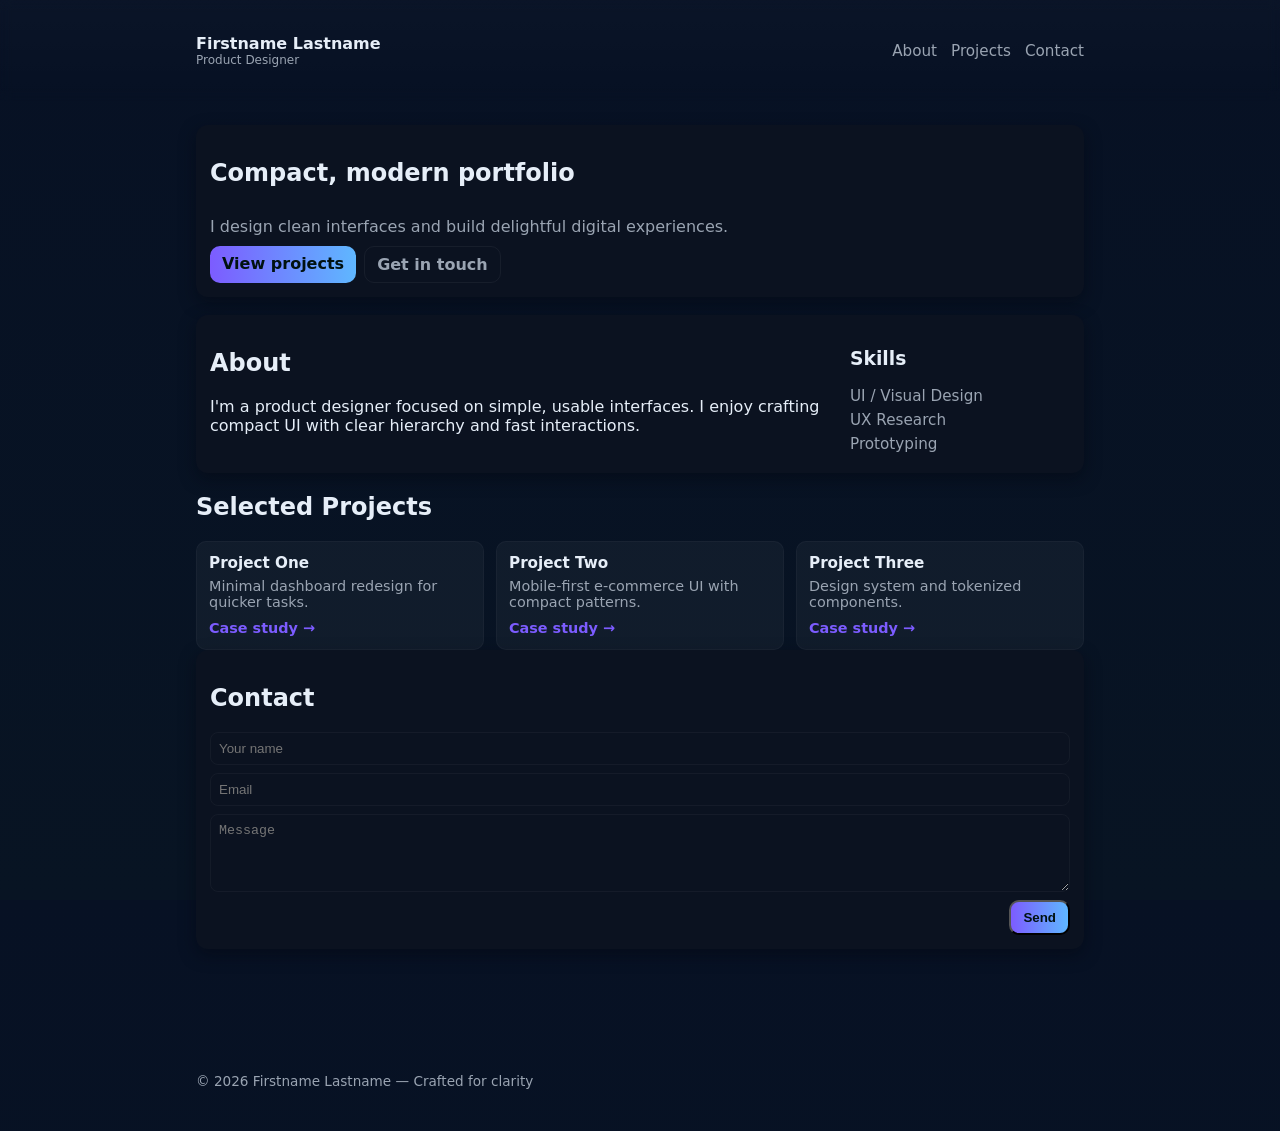
==== index.html @ ebdf4f65 "Add New Page" ====
<!doctype html>
<html lang="en">
  <head>
    <meta charset="utf-8" />
    <meta name="viewport" content="width=device-width,initial-scale=1" />
    <title>Firstname Lastname — Portfolio</title>
    <link rel="stylesheet" href="styles.css" />
  </head>
  <body>
    <header class="site-header">
      <div class="container header-inner">
        <div class="brand">
          <div class="name">Firstname Lastname</div>
          <div class="role">Product Designer</div>
        </div>
        <nav class="nav">
          <button
            id="navToggle"
            class="nav-toggle"
            aria-label="Toggle navigation"
          >
            ☰
          </button>
          <ul class="nav-list">
            <li><a href="#about">About</a></li>
            <li><a href="#projects">Projects</a></li>
            <li><a href="#contact">Contact</a></li>
          </ul>
        </nav>
      </div>
    </header>

    <main class="container main">
      <section class="hero card compact">
        <h1>Compact, modern portfolio</h1>
        <p class="lead">
          I design clean interfaces and build delightful digital experiences.
        </p>
        <div class="cta-row">
          <a class="btn" href="#projects">View projects</a>
          <a class="btn btn-ghost" href="#contact">Get in touch</a>
        </div>
      </section>

      <section id="about" class="card grid compact">
        <div>
          <h2>About</h2>
          <p>
            I'm a product designer focused on simple, usable interfaces. I enjoy
            crafting compact UI with clear hierarchy and fast interactions.
          </p>
        </div>
        <div>
          <h3>Skills</h3>
          <ul class="skills">
            <li>UI / Visual Design</li>
            <li>UX Research</li>
            <li>Prototyping</li>
          </ul>
        </div>
      </section>

      <section id="projects">
        <h2>Selected Projects</h2>
        <div class="projects-grid">
          <article class="project-card">
            <h3>Project One</h3>
            <p>Minimal dashboard redesign for quicker tasks.</p>
            <a class="link" href="#">Case study →</a>
          </article>
          <article class="project-card">
            <h3>Project Two</h3>
            <p>Mobile-first e-commerce UI with compact patterns.</p>
            <a class="link" href="#">Case study →</a>
          </article>
          <article class="project-card">
            <h3>Project Three</h3>
            <p>Design system and tokenized components.</p>
            <a class="link" href="#">Case study →</a>
          </article>
        </div>
      </section>

      <section id="contact" class="card compact">
        <h2>Contact</h2>
        <form id="contactForm" class="contact-form">
          <input name="name" type="text" placeholder="Your name" required />
          <input name="email" type="email" placeholder="Email" required />
          <textarea name="message" rows="4" placeholder="Message"></textarea>
          <div class="form-row">
            <button class="btn" type="submit">Send</button>
          </div>
        </form>
      </section>
    </main>

    <footer class="site-footer">
      <div class="container">
        <p>© 2026 Firstname Lastname — Crafted for clarity</p>
      </div>
    </footer>

    <script src="script.js" defer></script>
  </body>
</html>
---- styles.css ----
:root {
  --bg: #0f1724;
  --card: #0b1220;
  --muted: #9aa4b2;
  --accent: #7c5cff;
  --glass: rgba(255, 255, 255, 0.04);
  --radius: 12px;
  --max: 920px;
}
* {
  box-sizing: border-box;
}
html,
body {
  height: 100%;
}
body {
  margin: 0;
  font-family:
    Inter,
    ui-sans-serif,
    system-ui,
    -apple-system,
    "Segoe UI",
    Roboto,
    "Helvetica Neue",
    Arial;
  background: linear-gradient(180deg, #071124 0%, #081423 100%);
  color: #e6eef8;
  -webkit-font-smoothing: antialiased;
}
.container {
  max-width: var(--max);
  margin: 24px auto;
  padding: 0 16px;
}
.header-inner {
  display: flex;
  align-items: center;
  justify-content: space-between;
}
.brand .name {
  font-weight: 700;
  font-size: 1rem;
}
.brand .role {
  font-size: 0.75rem;
  color: var(--muted);
}
.site-header {
  backdrop-filter: blur(6px);
  background: linear-gradient(180deg, rgba(255, 255, 255, 0.02), transparent);
  position: sticky;
  top: 0;
  padding: 10px 0;
  z-index: 40;
}
.nav-list {
  display: flex;
  gap: 14px;
  list-style: none;
  margin: 0;
  padding: 0;
}
.nav-list a {
  color: var(--muted);
  text-decoration: none;
  font-size: 0.95rem;
}
.nav-toggle {
  display: none;
  background: none;
  border: 0;
  color: var(--muted);
  font-size: 1.25rem;
}
.main {
  padding-bottom: 40px;
}
.card {
  background: var(--card);
  border-radius: var(--radius);
  padding: 18px;
  margin-bottom: 18px;
  box-shadow: 0 6px 16px rgba(3, 8, 18, 0.5);
}
.compact {
  padding: 14px;
}
.hero {
  display: flex;
  flex-direction: column;
  gap: 10px;
  align-items: flex-start;
}
.hero .lead {
  color: var(--muted);
  margin: 0;
}
.cta-row {
  display: flex;
  gap: 8px;
}
.btn {
  background: linear-gradient(90deg, var(--accent), #5fb7ff);
  color: #011;
  padding: 8px 12px;
  border-radius: 10px;
  text-decoration: none;
  font-weight: 600;
}
.btn-ghost {
  background: transparent;
  border: 1px solid rgba(255, 255, 255, 0.05);
  color: var(--muted);
}
.grid {
  display: grid;
  grid-template-columns: 1fr 220px;
  gap: 16px;
  align-items: start;
}
.skills {
  list-style: none;
  padding: 0;
  margin: 0;
}
.skills li {
  color: var(--muted);
  font-size: 0.95rem;
  margin-bottom: 6px;
}
.projects-grid {
  display: grid;
  grid-template-columns: repeat(3, 1fr);
  gap: 12px;
  margin-top: 12px;
}
.project-card {
  background: var(--glass);
  padding: 12px;
  border-radius: 10px;
  border: 1px solid rgba(255, 255, 255, 0.03);
}
.project-card h3 {
  margin: 0 0 6px 0;
  font-size: 0.95rem;
}
.project-card p {
  margin: 0 0 8px 0;
  color: var(--muted);
  font-size: 0.9rem;
}
.link {
  color: var(--accent);
  text-decoration: none;
  font-weight: 600;
  font-size: 0.9rem;
}
.contact-form {
  display: flex;
  flex-direction: column;
  gap: 8px;
}
.contact-form input,
.contact-form textarea {
  background: transparent;
  border: 1px solid rgba(255, 255, 255, 0.04);
  padding: 8px;
  border-radius: 8px;
  color: inherit;
}
.form-row {
  display: flex;
  justify-content: flex-end;
}
.site-footer {
  color: var(--muted);
  font-size: 0.85rem;
  padding: 18px 0;
}
@media (max-width: 900px) {
  .container {
    margin: 18px auto;
  }
  .grid {
    grid-template-columns: 1fr;
  }
  .projects-grid {
    grid-template-columns: repeat(2, 1fr);
  }
}
@media (max-width: 600px) {
  .nav-list {
    display: none;
  }
  .nav-toggle {
    display: block;
  }
  .projects-grid {
    grid-template-columns: 1fr;
  }
  .btn {
    padding: 8px 10px;
    font-size: 0.95rem;
  }
  .brand .name {
    font-size: 0.95rem;
  }
}
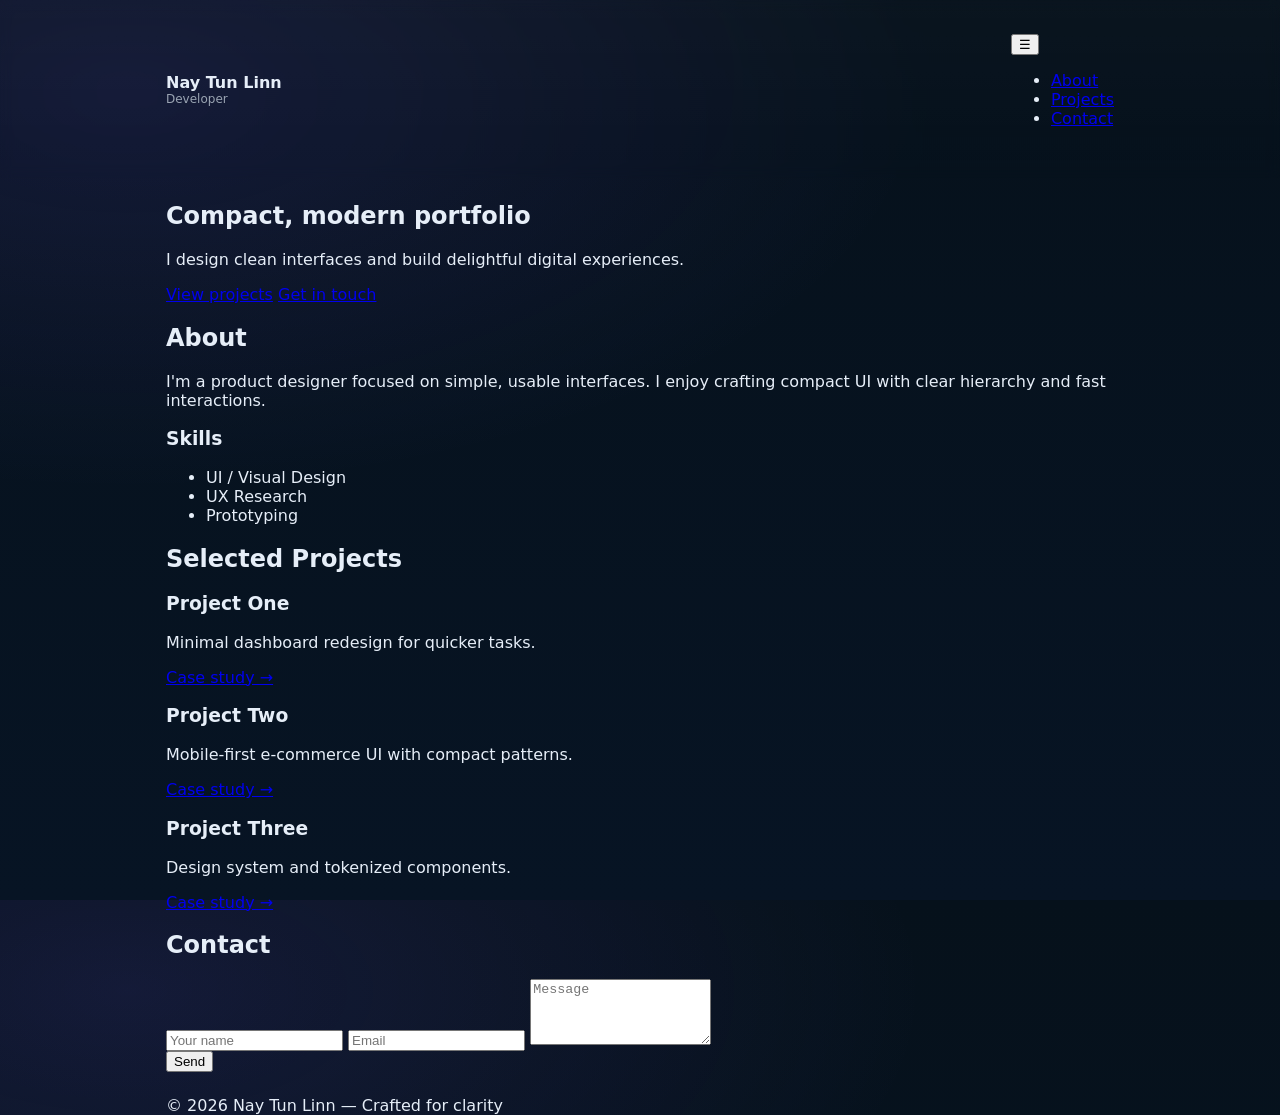
==== commit 7f48b2b8: "update name" ====
--- a/index.html
+++ b/index.html
@@ -3,15 +3,15 @@
   <head>
     <meta charset="utf-8" />
     <meta name="viewport" content="width=device-width,initial-scale=1" />
-    <title>Firstname Lastname — Portfolio</title>
+    <title>Nay Tun Linn — Portfolio</title>
     <link rel="stylesheet" href="styles.css" />
   </head>
   <body>
     <header class="site-header">
       <div class="container header-inner">
         <div class="brand">
-          <div class="name">Firstname Lastname</div>
-          <div class="role">Product Designer</div>
+          <div class="name">Nay Tun Linn</div>
+          <div class="role">Developer</div>
         </div>
         <nav class="nav">
           <button
@@ -96,7 +96,7 @@
 
     <footer class="site-footer">
       <div class="container">
-        <p>© 2026 Firstname Lastname — Crafted for clarity</p>
+        <p>© 2026 Nay Tun Linn — Crafted for clarity</p>
       </div>
     </footer>
 
--- a/styles.css
+++ b/styles.css
@@ -1,11 +1,13 @@
 :root {
-  --bg: #0f1724;
-  --card: #0b1220;
+  --bg: #0b1220;
+  --card: linear-gradient(180deg, rgba(10,14,20,0.85), rgba(6,8,12,0.6));
   --muted: #9aa4b2;
-  --accent: #7c5cff;
+  --accent-1: #7c5cff;
+  --accent-2: #5fb7ff;
   --glass: rgba(255, 255, 255, 0.04);
-  --radius: 12px;
-  --max: 920px;
+  --radius: 14px;
+  --max: 980px;
+  --mx: 0px; --my: 0px; --rx: 0deg; --ry: 0deg;
 }
 * {
   box-sizing: border-box;
@@ -25,7 +27,7 @@
     Roboto,
     "Helvetica Neue",
     Arial;
-  background: linear-gradient(180deg, #071124 0%, #081423 100%);
+  background: radial-gradient(800px 400px at 10% 10%, rgba(124,92,255,0.12), transparent), linear-gradient(180deg,#06111b 0%, #071424 100%);
   color: #e6eef8;
   -webkit-font-smoothing: antialiased;
 }
@@ -54,7 +56,13 @@
   top: 0;
   padding: 10px 0;
   z-index: 40;
-}
+.site-header {
+  backdrop-filter: blur(8px);
+  background: linear-gradient(180deg, rgba(255, 255, 255, 0.02), transparent);
+  position: sticky;
+  top: 0;
+  padding: 12px 0;
+  z-index: 60;
 .nav-list {
   display: flex;
   gap: 14px;
@@ -207,4 +215,13 @@
   .brand .name {
     font-size: 0.95rem;
   }
-}
+  /* mobile nav open state */
+  .nav-list.open {
+    display: block;
+    position: absolute;
+    right: 18px;
+    top: 60px;
+    background: linear-gradient(180deg, rgba(6,8,12,0.95), rgba(6,8,12,0.9));
+    padding: 12px;
+    border-radius: 10px;
+}
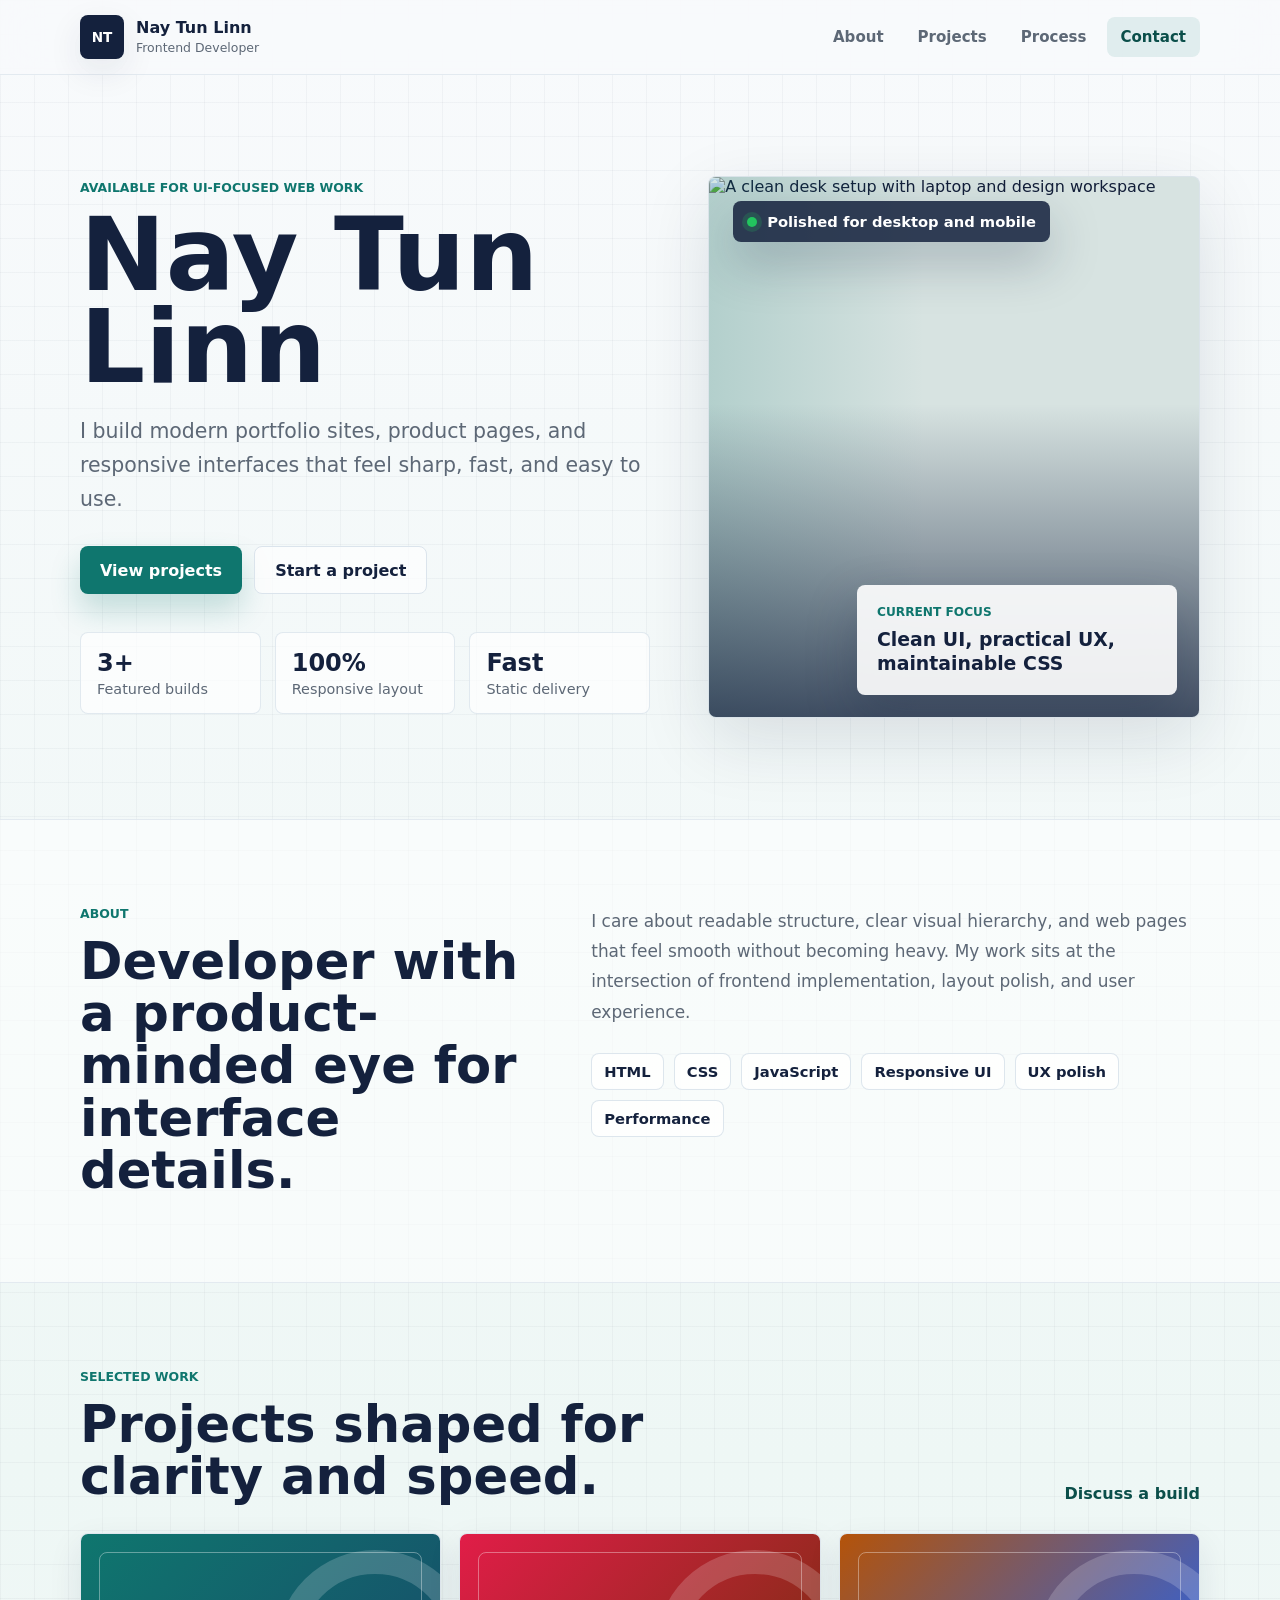
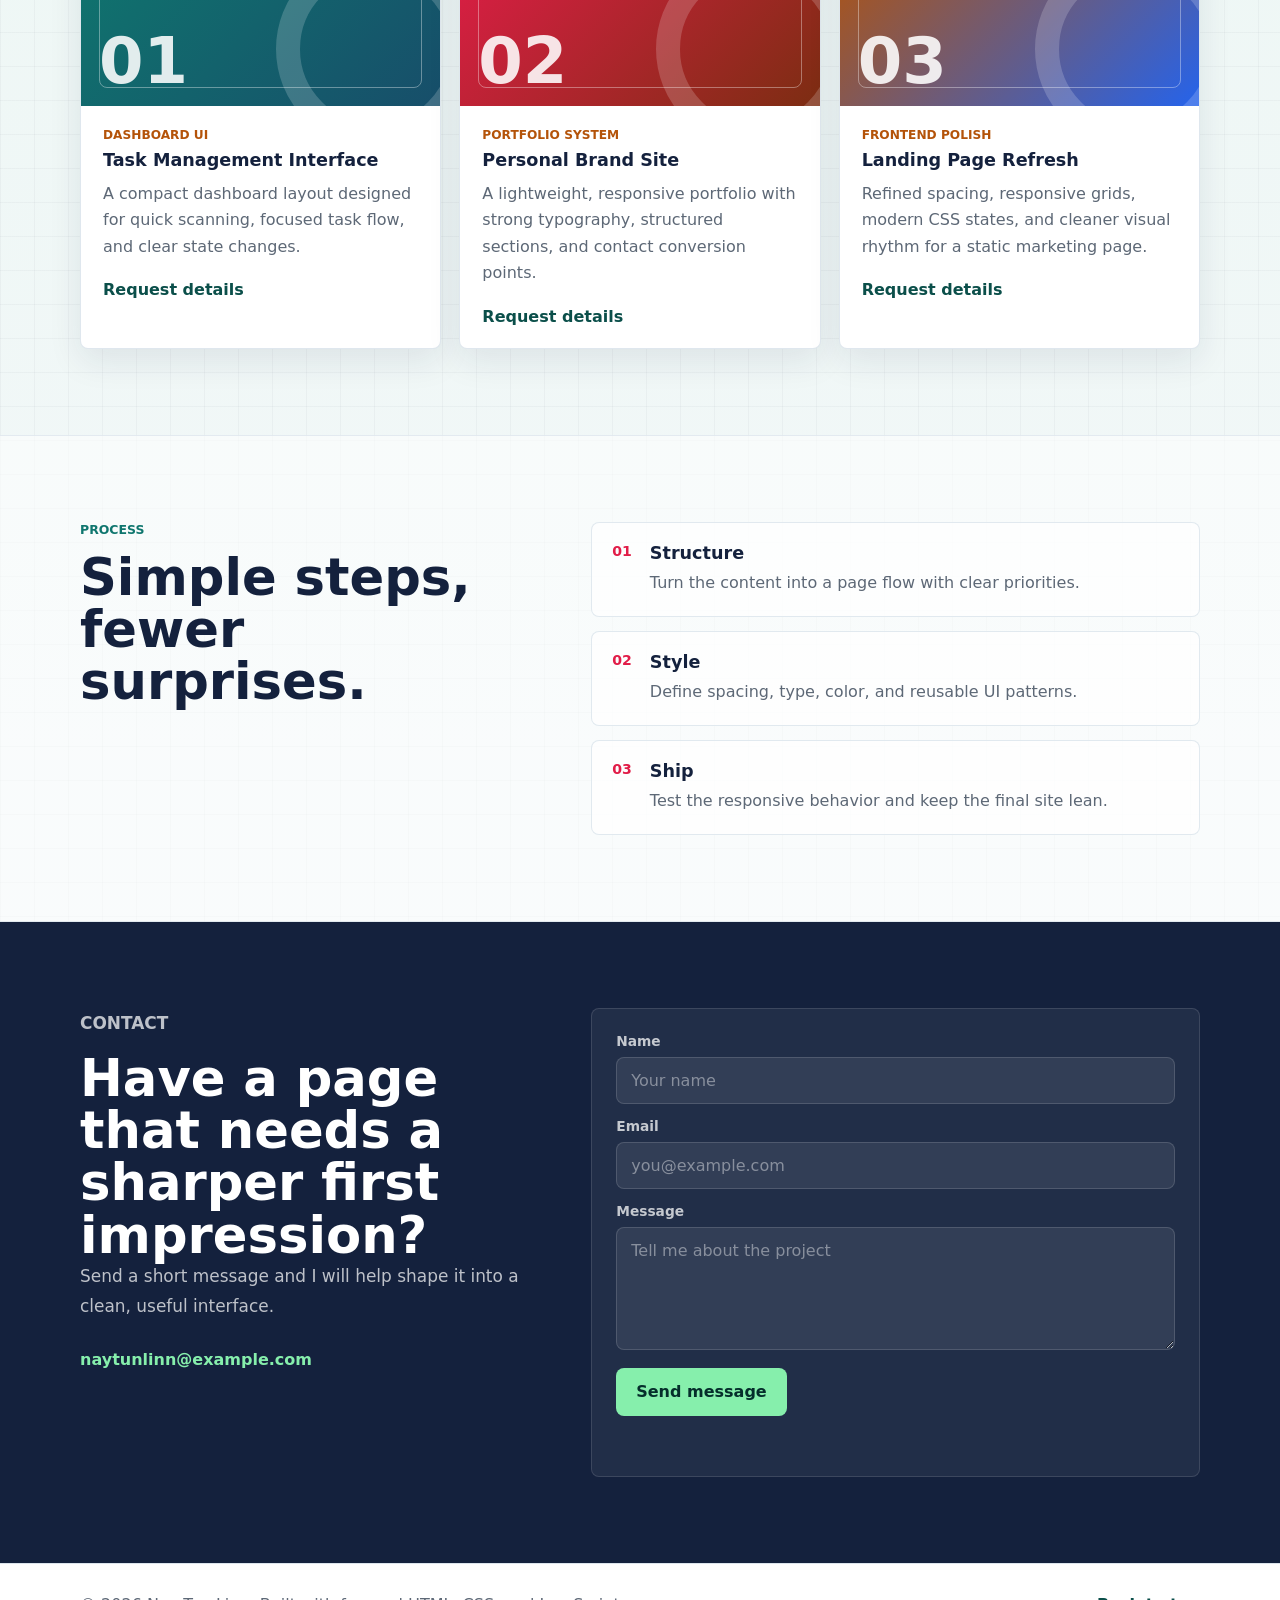
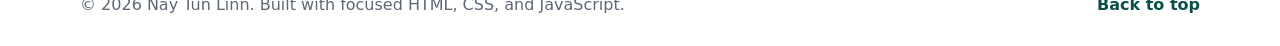
==== commit d194e1c2: "update" ====
--- a/index.html
+++ b/index.html
@@ -2,101 +2,256 @@
 <html lang="en">
   <head>
     <meta charset="utf-8" />
-    <meta name="viewport" content="width=device-width,initial-scale=1" />
-    <title>Nay Tun Linn — Portfolio</title>
+    <meta name="viewport" content="width=device-width, initial-scale=1" />
+    <meta
+      name="description"
+      content="Nay Tun Linn portfolio - developer crafting polished web interfaces and reliable frontend experiences."
+    />
+    <title>Nay Tun Linn | Developer Portfolio</title>
+    <link rel="preconnect" href="https://images.unsplash.com" />
     <link rel="stylesheet" href="styles.css" />
   </head>
   <body>
     <header class="site-header">
       <div class="container header-inner">
-        <div class="brand">
-          <div class="name">Nay Tun Linn</div>
-          <div class="role">Developer</div>
-        </div>
-        <nav class="nav">
+        <a class="brand" href="#top" aria-label="Nay Tun Linn home">
+          <span class="brand-mark">NT</span>
+          <span>
+            <span class="brand-name">Nay Tun Linn</span>
+            <span class="brand-role">Frontend Developer</span>
+          </span>
+        </a>
+
+        <nav class="nav" aria-label="Primary navigation">
           <button
             id="navToggle"
             class="nav-toggle"
+            type="button"
             aria-label="Toggle navigation"
+            aria-expanded="false"
           >
-            ☰
+            <span></span>
+            <span></span>
+            <span></span>
           </button>
-          <ul class="nav-list">
+          <ul class="nav-list" id="navList">
             <li><a href="#about">About</a></li>
             <li><a href="#projects">Projects</a></li>
+            <li><a href="#process">Process</a></li>
             <li><a href="#contact">Contact</a></li>
           </ul>
         </nav>
       </div>
     </header>
 
-    <main class="container main">
-      <section class="hero card compact">
-        <h1>Compact, modern portfolio</h1>
-        <p class="lead">
-          I design clean interfaces and build delightful digital experiences.
-        </p>
-        <div class="cta-row">
-          <a class="btn" href="#projects">View projects</a>
-          <a class="btn btn-ghost" href="#contact">Get in touch</a>
-        </div>
-      </section>
-
-      <section id="about" class="card grid compact">
-        <div>
-          <h2>About</h2>
-          <p>
-            I'm a product designer focused on simple, usable interfaces. I enjoy
-            crafting compact UI with clear hierarchy and fast interactions.
-          </p>
-        </div>
-        <div>
-          <h3>Skills</h3>
-          <ul class="skills">
-            <li>UI / Visual Design</li>
-            <li>UX Research</li>
-            <li>Prototyping</li>
-          </ul>
-        </div>
-      </section>
-
-      <section id="projects">
-        <h2>Selected Projects</h2>
-        <div class="projects-grid">
-          <article class="project-card">
-            <h3>Project One</h3>
-            <p>Minimal dashboard redesign for quicker tasks.</p>
-            <a class="link" href="#">Case study →</a>
-          </article>
-          <article class="project-card">
-            <h3>Project Two</h3>
-            <p>Mobile-first e-commerce UI with compact patterns.</p>
-            <a class="link" href="#">Case study →</a>
-          </article>
-          <article class="project-card">
-            <h3>Project Three</h3>
-            <p>Design system and tokenized components.</p>
-            <a class="link" href="#">Case study →</a>
-          </article>
-        </div>
-      </section>
-
-      <section id="contact" class="card compact">
-        <h2>Contact</h2>
-        <form id="contactForm" class="contact-form">
-          <input name="name" type="text" placeholder="Your name" required />
-          <input name="email" type="email" placeholder="Email" required />
-          <textarea name="message" rows="4" placeholder="Message"></textarea>
-          <div class="form-row">
-            <button class="btn" type="submit">Send</button>
-          </div>
-        </form>
+    <main id="top">
+      <section class="hero section">
+        <div class="container hero-grid">
+          <div class="hero-copy reveal">
+            <p class="eyebrow">Available for UI-focused web work</p>
+            <h1>Nay Tun Linn</h1>
+            <p class="hero-lead">
+              I build modern portfolio sites, product pages, and responsive
+              interfaces that feel sharp, fast, and easy to use.
+            </p>
+
+            <div class="hero-actions" aria-label="Portfolio actions">
+              <a class="btn btn-primary" href="#projects">View projects</a>
+              <a class="btn btn-secondary" href="#contact">Start a project</a>
+            </div>
+
+            <dl class="hero-stats" aria-label="Portfolio highlights">
+              <div>
+                <dt>3+</dt>
+                <dd>Featured builds</dd>
+              </div>
+              <div>
+                <dt>100%</dt>
+                <dd>Responsive layout</dd>
+              </div>
+              <div>
+                <dt>Fast</dt>
+                <dd>Static delivery</dd>
+              </div>
+            </dl>
+          </div>
+
+          <div class="hero-visual reveal" aria-label="Portfolio preview">
+            <img
+              src="https://images.unsplash.com/photo-1497366754035-f200968a6e72?auto=format&fit=crop&w=1100&q=80"
+              alt="A clean desk setup with laptop and design workspace"
+            />
+            <div class="visual-panel">
+              <span class="panel-kicker">Current focus</span>
+              <strong>Clean UI, practical UX, maintainable CSS</strong>
+            </div>
+            <div class="floating-note">
+              <span class="note-dot"></span>
+              Polished for desktop and mobile
+            </div>
+          </div>
+        </div>
+      </section>
+
+      <section id="about" class="section section-muted">
+        <div class="container about-grid">
+          <div class="section-heading reveal">
+            <p class="eyebrow">About</p>
+            <h2>Developer with a product-minded eye for interface details.</h2>
+          </div>
+          <div class="about-content reveal">
+            <p>
+              I care about readable structure, clear visual hierarchy, and web
+              pages that feel smooth without becoming heavy. My work sits at the
+              intersection of frontend implementation, layout polish, and user
+              experience.
+            </p>
+            <div class="skill-cloud" aria-label="Skills">
+              <span>HTML</span>
+              <span>CSS</span>
+              <span>JavaScript</span>
+              <span>Responsive UI</span>
+              <span>UX polish</span>
+              <span>Performance</span>
+            </div>
+          </div>
+        </div>
+      </section>
+
+      <section id="projects" class="section">
+        <div class="container">
+          <div class="section-title reveal">
+            <div>
+              <p class="eyebrow">Selected work</p>
+              <h2>Projects shaped for clarity and speed.</h2>
+            </div>
+            <a class="text-link" href="#contact">Discuss a build</a>
+          </div>
+
+          <div class="projects-grid">
+            <article class="project-card reveal">
+              <div class="project-media media-teal">
+                <span>01</span>
+              </div>
+              <div class="project-body">
+                <p class="project-type">Dashboard UI</p>
+                <h3>Task Management Interface</h3>
+                <p>
+                  A compact dashboard layout designed for quick scanning,
+                  focused task flow, and clear state changes.
+                </p>
+                <a class="project-link" href="#contact">Request details</a>
+              </div>
+            </article>
+
+            <article class="project-card reveal">
+              <div class="project-media media-coral">
+                <span>02</span>
+              </div>
+              <div class="project-body">
+                <p class="project-type">Portfolio System</p>
+                <h3>Personal Brand Site</h3>
+                <p>
+                  A lightweight, responsive portfolio with strong typography,
+                  structured sections, and contact conversion points.
+                </p>
+                <a class="project-link" href="#contact">Request details</a>
+              </div>
+            </article>
+
+            <article class="project-card reveal">
+              <div class="project-media media-amber">
+                <span>03</span>
+              </div>
+              <div class="project-body">
+                <p class="project-type">Frontend Polish</p>
+                <h3>Landing Page Refresh</h3>
+                <p>
+                  Refined spacing, responsive grids, modern CSS states, and
+                  cleaner visual rhythm for a static marketing page.
+                </p>
+                <a class="project-link" href="#contact">Request details</a>
+              </div>
+            </article>
+          </div>
+        </div>
+      </section>
+
+      <section id="process" class="section section-muted">
+        <div class="container process-grid">
+          <div class="section-heading reveal">
+            <p class="eyebrow">Process</p>
+            <h2>Simple steps, fewer surprises.</h2>
+          </div>
+
+          <div class="process-list">
+            <article class="process-item reveal">
+              <span>01</span>
+              <h3>Structure</h3>
+              <p>Turn the content into a page flow with clear priorities.</p>
+            </article>
+            <article class="process-item reveal">
+              <span>02</span>
+              <h3>Style</h3>
+              <p>Define spacing, type, color, and reusable UI patterns.</p>
+            </article>
+            <article class="process-item reveal">
+              <span>03</span>
+              <h3>Ship</h3>
+              <p>Test the responsive behavior and keep the final site lean.</p>
+            </article>
+          </div>
+        </div>
+      </section>
+
+      <section id="contact" class="section contact-section">
+        <div class="container contact-grid">
+          <div class="contact-copy reveal">
+            <p class="eyebrow">Contact</p>
+            <h2>Have a page that needs a sharper first impression?</h2>
+            <p>
+              Send a short message and I will help shape it into a clean,
+              useful interface.
+            </p>
+            <a class="contact-mail" href="mailto:naytunlinn@example.com">
+              naytunlinn@example.com
+            </a>
+          </div>
+
+          <form id="contactForm" class="contact-form reveal">
+            <label>
+              <span>Name</span>
+              <input name="name" type="text" placeholder="Your name" required />
+            </label>
+            <label>
+              <span>Email</span>
+              <input
+                name="email"
+                type="email"
+                placeholder="you@example.com"
+                required
+              />
+            </label>
+            <label>
+              <span>Message</span>
+              <textarea
+                name="message"
+                rows="5"
+                placeholder="Tell me about the project"
+                required
+              ></textarea>
+            </label>
+            <button class="btn btn-primary" type="submit">Send message</button>
+            <p id="formStatus" class="form-status" role="status"></p>
+          </form>
+        </div>
       </section>
     </main>
 
     <footer class="site-footer">
-      <div class="container">
-        <p>© 2026 Nay Tun Linn — Crafted for clarity</p>
+      <div class="container footer-inner">
+        <p>© 2026 Nay Tun Linn. Built with focused HTML, CSS, and JavaScript.</p>
+        <a href="#top">Back to top</a>
       </div>
     </footer>
 
--- a/styles.css
+++ b/styles.css
@@ -1,227 +1,886 @@
 :root {
-  --bg: #0b1220;
-  --card: linear-gradient(180deg, rgba(10,14,20,0.85), rgba(6,8,12,0.6));
-  --muted: #9aa4b2;
-  --accent-1: #7c5cff;
-  --accent-2: #5fb7ff;
-  --glass: rgba(255, 255, 255, 0.04);
-  --radius: 14px;
-  --max: 980px;
-  --mx: 0px; --my: 0px; --rx: 0deg; --ry: 0deg;
-}
+  --bg: #f6f8fb;
+  --surface: #ffffff;
+  --surface-soft: #edf5f3;
+  --ink: #14213d;
+  --muted: #5d6876;
+  --line: #dbe4ec;
+  --teal: #0f766e;
+  --teal-dark: #0b4f4a;
+  --coral: #e11d48;
+  --amber: #b45309;
+  --blue: #2563eb;
+  --shadow: 0 22px 70px rgba(20, 33, 61, 0.12);
+  --shadow-soft: 0 12px 34px rgba(20, 33, 61, 0.09);
+  --radius: 8px;
+  --max-width: 1120px;
+}
+
 * {
   box-sizing: border-box;
 }
-html,
+
+html {
+  scroll-behavior: smooth;
+}
+
 body {
-  height: 100%;
-}
-body {
+  min-height: 100%;
   margin: 0;
   font-family:
     Inter,
     ui-sans-serif,
     system-ui,
     -apple-system,
+    BlinkMacSystemFont,
     "Segoe UI",
-    Roboto,
-    "Helvetica Neue",
-    Arial;
-  background: radial-gradient(800px 400px at 10% 10%, rgba(124,92,255,0.12), transparent), linear-gradient(180deg,#06111b 0%, #071424 100%);
-  color: #e6eef8;
+    sans-serif;
+  color: var(--ink);
+  background:
+    linear-gradient(rgba(20, 33, 61, 0.035) 1px, transparent 1px),
+    linear-gradient(90deg, rgba(20, 33, 61, 0.035) 1px, transparent 1px),
+    linear-gradient(180deg, #f8fafc 0%, #eef7f5 45%, var(--bg) 100%);
+  background-size: 34px 34px, 34px 34px, auto;
   -webkit-font-smoothing: antialiased;
-}
+  text-rendering: optimizeLegibility;
+}
+
+body.menu-open {
+  overflow: hidden;
+}
+
+img {
+  display: block;
+  max-width: 100%;
+}
+
+a {
+  color: inherit;
+}
+
+button,
+input,
+textarea {
+  font: inherit;
+}
+
 .container {
-  max-width: var(--max);
-  margin: 24px auto;
-  padding: 0 16px;
-}
+  width: min(100% - 40px, var(--max-width));
+  margin-inline: auto;
+}
+
+.section {
+  padding: 86px 0;
+  scroll-margin-top: 90px;
+}
+
+.section-muted {
+  background: rgba(255, 255, 255, 0.56);
+  border-block: 1px solid rgba(219, 228, 236, 0.72);
+}
+
+.site-header {
+  position: sticky;
+  top: 0;
+  z-index: 20;
+  border-bottom: 1px solid rgba(219, 228, 236, 0.74);
+  background: rgba(248, 250, 252, 0.84);
+  backdrop-filter: blur(18px);
+}
+
 .header-inner {
   display: flex;
   align-items: center;
   justify-content: space-between;
-}
-.brand .name {
-  font-weight: 700;
-  font-size: 1rem;
-}
-.brand .role {
-  font-size: 0.75rem;
+  min-height: 74px;
+  gap: 24px;
+}
+
+.brand {
+  display: inline-flex;
+  align-items: center;
+  gap: 12px;
+  text-decoration: none;
+}
+
+.brand-mark {
+  display: grid;
+  width: 44px;
+  aspect-ratio: 1;
+  place-items: center;
+  border-radius: var(--radius);
+  background: var(--ink);
+  color: #ffffff;
+  font-size: 0.85rem;
+  font-weight: 800;
+  letter-spacing: 0;
+  box-shadow: var(--shadow-soft);
+}
+
+.brand-name,
+.brand-role {
+  display: block;
+}
+
+.brand-name {
+  font-weight: 800;
+  line-height: 1.15;
+}
+
+.brand-role {
+  margin-top: 2px;
   color: var(--muted);
-}
-.site-header {
-  backdrop-filter: blur(6px);
-  background: linear-gradient(180deg, rgba(255, 255, 255, 0.02), transparent);
-  position: sticky;
-  top: 0;
-  padding: 10px 0;
-  z-index: 40;
-.site-header {
-  backdrop-filter: blur(8px);
-  background: linear-gradient(180deg, rgba(255, 255, 255, 0.02), transparent);
-  position: sticky;
-  top: 0;
-  padding: 12px 0;
-  z-index: 60;
+  font-size: 0.78rem;
+}
+
+.nav {
+  display: flex;
+  align-items: center;
+}
+
 .nav-list {
   display: flex;
-  gap: 14px;
+  align-items: center;
+  gap: 6px;
+  padding: 0;
+  margin: 0;
   list-style: none;
-  margin: 0;
-  padding: 0;
-}
+}
+
 .nav-list a {
+  display: inline-flex;
+  min-height: 40px;
+  align-items: center;
+  padding: 0 14px;
+  border-radius: var(--radius);
   color: var(--muted);
+  font-size: 0.94rem;
+  font-weight: 700;
   text-decoration: none;
-  font-size: 0.95rem;
-}
+  transition:
+    background-color 180ms ease,
+    color 180ms ease;
+}
+
+.nav-list a:hover,
+.nav-list a:focus-visible,
+.nav-list a.active {
+  background: rgba(15, 118, 110, 0.1);
+  color: var(--teal-dark);
+}
+
 .nav-toggle {
   display: none;
-  background: none;
+  width: 44px;
+  aspect-ratio: 1;
+  padding: 0;
+  border: 1px solid var(--line);
+  border-radius: var(--radius);
+  background: var(--surface);
+  color: var(--ink);
+  cursor: pointer;
+}
+
+.nav-toggle span {
+  display: block;
+  width: 18px;
+  height: 2px;
+  margin: 4px auto;
+  border-radius: 999px;
+  background: currentColor;
+  transition:
+    transform 180ms ease,
+    opacity 180ms ease;
+}
+
+.nav-toggle.open span:nth-child(1) {
+  transform: translateY(6px) rotate(45deg);
+}
+
+.nav-toggle.open span:nth-child(2) {
+  opacity: 0;
+}
+
+.nav-toggle.open span:nth-child(3) {
+  transform: translateY(-6px) rotate(-45deg);
+}
+
+.hero {
+  min-height: calc(100svh - 156px);
+  display: grid;
+  align-items: center;
+  padding-top: 74px;
+  padding-bottom: 74px;
+}
+
+.hero-grid {
+  display: grid;
+  grid-template-columns: minmax(0, 1.02fr) minmax(360px, 0.88fr);
+  align-items: center;
+  gap: 58px;
+}
+
+.eyebrow {
+  margin: 0 0 14px;
+  color: var(--teal);
+  font-size: 0.78rem;
+  font-weight: 900;
+  letter-spacing: 0;
+  text-transform: uppercase;
+}
+
+h1,
+h2,
+h3,
+p {
+  margin-top: 0;
+}
+
+h1 {
+  max-width: 700px;
+  margin-bottom: 22px;
+  font-size: 6.4rem;
+  line-height: 0.9;
+  letter-spacing: 0;
+}
+
+h2 {
+  margin-bottom: 0;
+  font-size: 3.2rem;
+  line-height: 1.02;
+  letter-spacing: 0;
+}
+
+h3 {
+  margin-bottom: 10px;
+  font-size: 1.1rem;
+  line-height: 1.22;
+}
+
+.hero-lead {
+  max-width: 620px;
+  margin-bottom: 30px;
+  color: var(--muted);
+  font-size: 1.28rem;
+  line-height: 1.65;
+}
+
+.hero-actions {
+  display: flex;
+  flex-wrap: wrap;
+  gap: 12px;
+  margin-bottom: 38px;
+}
+
+.btn {
+  display: inline-flex;
+  min-height: 48px;
+  align-items: center;
+  justify-content: center;
+  padding: 0 20px;
   border: 0;
-  color: var(--muted);
-  font-size: 1.25rem;
-}
-.main {
-  padding-bottom: 40px;
-}
-.card {
-  background: var(--card);
-  border-radius: var(--radius);
-  padding: 18px;
-  margin-bottom: 18px;
-  box-shadow: 0 6px 16px rgba(3, 8, 18, 0.5);
-}
-.compact {
-  padding: 14px;
-}
-.hero {
-  display: flex;
-  flex-direction: column;
-  gap: 10px;
-  align-items: flex-start;
-}
-.hero .lead {
-  color: var(--muted);
+  border-radius: var(--radius);
+  font-weight: 800;
+  text-decoration: none;
+  cursor: pointer;
+  transition:
+    transform 180ms ease,
+    box-shadow 180ms ease,
+    background-color 180ms ease;
+}
+
+.btn:hover,
+.btn:focus-visible {
+  transform: translateY(-2px);
+}
+
+.btn-primary {
+  background: var(--teal);
+  color: #ffffff;
+  box-shadow: 0 16px 30px rgba(15, 118, 110, 0.22);
+}
+
+.btn-primary:hover,
+.btn-primary:focus-visible {
+  background: var(--teal-dark);
+}
+
+.btn-secondary {
+  border: 1px solid var(--line);
+  background: rgba(255, 255, 255, 0.68);
+  color: var(--ink);
+}
+
+.hero-stats {
+  display: grid;
+  max-width: 650px;
+  grid-template-columns: repeat(3, minmax(0, 1fr));
+  gap: 14px;
   margin: 0;
 }
-.cta-row {
-  display: flex;
-  gap: 8px;
-}
-.btn {
-  background: linear-gradient(90deg, var(--accent), #5fb7ff);
-  color: #011;
-  padding: 8px 12px;
-  border-radius: 10px;
-  text-decoration: none;
-  font-weight: 600;
-}
-.btn-ghost {
-  background: transparent;
-  border: 1px solid rgba(255, 255, 255, 0.05);
-  color: var(--muted);
-}
-.grid {
-  display: grid;
-  grid-template-columns: 1fr 220px;
-  gap: 16px;
-  align-items: start;
-}
-.skills {
-  list-style: none;
-  padding: 0;
+
+.hero-stats div {
+  padding: 16px;
+  border: 1px solid rgba(219, 228, 236, 0.82);
+  border-radius: var(--radius);
+  background: rgba(255, 255, 255, 0.68);
+}
+
+.hero-stats dt {
+  margin-bottom: 4px;
+  color: var(--ink);
+  font-size: 1.5rem;
+  font-weight: 900;
+}
+
+.hero-stats dd {
   margin: 0;
-}
-.skills li {
-  color: var(--muted);
-  font-size: 0.95rem;
-  margin-bottom: 6px;
-}
-.projects-grid {
-  display: grid;
-  grid-template-columns: repeat(3, 1fr);
-  gap: 12px;
-  margin-top: 12px;
-}
-.project-card {
-  background: var(--glass);
-  padding: 12px;
-  border-radius: 10px;
-  border: 1px solid rgba(255, 255, 255, 0.03);
-}
-.project-card h3 {
-  margin: 0 0 6px 0;
-  font-size: 0.95rem;
-}
-.project-card p {
-  margin: 0 0 8px 0;
   color: var(--muted);
   font-size: 0.9rem;
 }
-.link {
-  color: var(--accent);
+
+.hero-visual {
+  position: relative;
+  min-height: 540px;
+  overflow: hidden;
+  border: 1px solid rgba(219, 228, 236, 0.8);
+  border-radius: var(--radius);
+  background: #d7e3e1;
+  box-shadow: var(--shadow);
+  isolation: isolate;
+}
+
+.hero-visual::after {
+  position: absolute;
+  inset: 0;
+  content: "";
+  background:
+    linear-gradient(180deg, transparent 42%, rgba(20, 33, 61, 0.76) 100%),
+    linear-gradient(90deg, rgba(15, 118, 110, 0.18), transparent 44%);
+  z-index: 1;
+}
+
+.hero-visual img {
+  width: 100%;
+  height: 100%;
+  min-height: inherit;
+  object-fit: cover;
+  filter: saturate(0.92) contrast(1.03);
+}
+
+.visual-panel,
+.floating-note {
+  position: absolute;
+  z-index: 2;
+  border-radius: var(--radius);
+  box-shadow: 0 20px 50px rgba(20, 33, 61, 0.26);
+}
+
+.visual-panel {
+  right: 22px;
+  bottom: 22px;
+  max-width: min(320px, calc(100% - 44px));
+  padding: 20px;
+  background: rgba(255, 255, 255, 0.9);
+  backdrop-filter: blur(14px);
+}
+
+.panel-kicker {
+  display: block;
+  margin-bottom: 8px;
+  color: var(--teal);
+  font-size: 0.76rem;
+  font-weight: 900;
+  text-transform: uppercase;
+}
+
+.visual-panel strong {
+  display: block;
+  font-size: 1.18rem;
+  line-height: 1.28;
+}
+
+.floating-note {
+  top: 24px;
+  left: 24px;
+  display: inline-flex;
+  align-items: center;
+  gap: 10px;
+  max-width: calc(100% - 48px);
+  padding: 12px 14px;
+  background: rgba(20, 33, 61, 0.86);
+  color: #ffffff;
+  font-size: 0.92rem;
+  font-weight: 750;
+}
+
+.note-dot {
+  width: 10px;
+  aspect-ratio: 1;
+  border-radius: 50%;
+  background: #22c55e;
+  box-shadow: 0 0 0 5px rgba(34, 197, 94, 0.18);
+  flex: 0 0 auto;
+}
+
+.about-grid,
+.process-grid,
+.contact-grid {
+  display: grid;
+  grid-template-columns: minmax(0, 0.86fr) minmax(0, 1.14fr);
+  gap: 52px;
+  align-items: start;
+}
+
+.section-heading h2,
+.section-title h2 {
+  max-width: 680px;
+}
+
+.about-content p,
+.contact-copy p {
+  color: var(--muted);
+  font-size: 1.06rem;
+  line-height: 1.78;
+}
+
+.skill-cloud {
+  display: flex;
+  flex-wrap: wrap;
+  gap: 10px;
+  margin-top: 26px;
+}
+
+.skill-cloud span {
+  padding: 9px 12px;
+  border: 1px solid rgba(219, 228, 236, 0.92);
+  border-radius: var(--radius);
+  background: rgba(255, 255, 255, 0.76);
+  color: var(--ink);
+  font-size: 0.92rem;
+  font-weight: 800;
+}
+
+.section-title {
+  display: flex;
+  align-items: end;
+  justify-content: space-between;
+  gap: 24px;
+  margin-bottom: 30px;
+}
+
+.text-link,
+.project-link,
+.contact-mail,
+.site-footer a {
+  color: var(--teal-dark);
+  font-weight: 850;
   text-decoration: none;
-  font-weight: 600;
-  font-size: 0.9rem;
-}
+  text-underline-offset: 5px;
+}
+
+.text-link:hover,
+.text-link:focus-visible,
+.project-link:hover,
+.project-link:focus-visible,
+.contact-mail:hover,
+.contact-mail:focus-visible,
+.site-footer a:hover,
+.site-footer a:focus-visible {
+  text-decoration: underline;
+}
+
+.projects-grid {
+  display: grid;
+  grid-template-columns: repeat(3, minmax(0, 1fr));
+  gap: 18px;
+}
+
+.project-card {
+  overflow: hidden;
+  border: 1px solid rgba(219, 228, 236, 0.88);
+  border-radius: var(--radius);
+  background: var(--surface);
+  box-shadow: var(--shadow-soft);
+  transition:
+    transform 180ms ease,
+    box-shadow 180ms ease,
+    border-color 180ms ease;
+}
+
+.project-card:hover,
+.project-card:focus-within {
+  border-color: rgba(15, 118, 110, 0.32);
+  box-shadow: var(--shadow);
+  transform: translateY(-5px);
+}
+
+.project-media {
+  position: relative;
+  display: grid;
+  min-height: 172px;
+  place-items: end start;
+  padding: 18px;
+  color: rgba(255, 255, 255, 0.88);
+  overflow: hidden;
+}
+
+.project-media::before {
+  position: absolute;
+  inset: 18px;
+  content: "";
+  border: 1px solid rgba(255, 255, 255, 0.36);
+  border-radius: var(--radius);
+}
+
+.project-media::after {
+  position: absolute;
+  right: -34px;
+  bottom: -42px;
+  width: 150px;
+  aspect-ratio: 1;
+  border: 24px solid rgba(255, 255, 255, 0.18);
+  border-radius: 50%;
+  content: "";
+}
+
+.project-media span {
+  position: relative;
+  z-index: 1;
+  font-size: 4rem;
+  font-weight: 900;
+  line-height: 0.8;
+}
+
+.media-teal {
+  background: linear-gradient(135deg, #0f766e, #174e6a);
+}
+
+.media-coral {
+  background: linear-gradient(135deg, #e11d48, #7c2d12);
+}
+
+.media-amber {
+  background: linear-gradient(135deg, #b45309, #2563eb);
+}
+
+.project-body {
+  padding: 22px;
+}
+
+.project-type {
+  margin-bottom: 8px;
+  color: var(--amber);
+  font-size: 0.76rem;
+  font-weight: 900;
+  letter-spacing: 0;
+  text-transform: uppercase;
+}
+
+.project-body p:not(.project-type) {
+  margin-bottom: 20px;
+  color: var(--muted);
+  line-height: 1.65;
+}
+
+.process-list {
+  display: grid;
+  gap: 14px;
+}
+
+.process-item {
+  display: grid;
+  grid-template-columns: auto minmax(0, 1fr);
+  gap: 6px 18px;
+  padding: 20px;
+  border: 1px solid rgba(219, 228, 236, 0.82);
+  border-radius: var(--radius);
+  background: rgba(255, 255, 255, 0.72);
+}
+
+.process-item span {
+  grid-row: span 2;
+  color: var(--coral);
+  font-size: 0.88rem;
+  font-weight: 900;
+}
+
+.process-item h3 {
+  margin: 0;
+}
+
+.process-item p {
+  margin: 0;
+  color: var(--muted);
+  line-height: 1.6;
+}
+
+.contact-section {
+  background: var(--ink);
+  color: #ffffff;
+}
+
+.contact-copy h2 {
+  max-width: 620px;
+}
+
+.contact-copy p {
+  max-width: 580px;
+  color: rgba(255, 255, 255, 0.72);
+}
+
+.contact-mail {
+  display: inline-flex;
+  margin-top: 12px;
+  color: #86efac;
+}
+
 .contact-form {
-  display: flex;
-  flex-direction: column;
+  display: grid;
+  gap: 14px;
+  padding: 24px;
+  border: 1px solid rgba(255, 255, 255, 0.12);
+  border-radius: var(--radius);
+  background: rgba(255, 255, 255, 0.06);
+}
+
+.contact-form label {
+  display: grid;
   gap: 8px;
 }
+
+.contact-form span {
+  color: rgba(255, 255, 255, 0.74);
+  font-size: 0.86rem;
+  font-weight: 800;
+}
+
 .contact-form input,
 .contact-form textarea {
-  background: transparent;
-  border: 1px solid rgba(255, 255, 255, 0.04);
-  padding: 8px;
-  border-radius: 8px;
-  color: inherit;
-}
-.form-row {
+  width: 100%;
+  border: 1px solid rgba(255, 255, 255, 0.14);
+  border-radius: var(--radius);
+  outline: 0;
+  background: rgba(255, 255, 255, 0.08);
+  color: #ffffff;
+  padding: 13px 14px;
+  transition:
+    border-color 180ms ease,
+    box-shadow 180ms ease,
+    background-color 180ms ease;
+}
+
+.contact-form textarea {
+  resize: vertical;
+}
+
+.contact-form input::placeholder,
+.contact-form textarea::placeholder {
+  color: rgba(255, 255, 255, 0.42);
+}
+
+.contact-form input:focus,
+.contact-form textarea:focus {
+  border-color: #86efac;
+  background: rgba(255, 255, 255, 0.12);
+  box-shadow: 0 0 0 4px rgba(134, 239, 172, 0.12);
+}
+
+.contact-form .btn {
+  width: fit-content;
+  margin-top: 4px;
+  background: #86efac;
+  color: #052e2b;
+  box-shadow: none;
+}
+
+.contact-form .btn:hover,
+.contact-form .btn:focus-visible {
+  background: #bbf7d0;
+}
+
+.form-status {
+  min-height: 22px;
+  margin: 0;
+  color: #bbf7d0;
+  font-size: 0.94rem;
+}
+
+.site-footer {
+  border-top: 1px solid var(--line);
+  background: #ffffff;
+  color: var(--muted);
+}
+
+.footer-inner {
   display: flex;
-  justify-content: flex-end;
-}
-.site-footer {
-  color: var(--muted);
-  font-size: 0.85rem;
-  padding: 18px 0;
-}
-@media (max-width: 900px) {
+  min-height: 82px;
+  align-items: center;
+  justify-content: space-between;
+  gap: 20px;
+}
+
+.footer-inner p {
+  margin: 0;
+}
+
+.reveal {
+  opacity: 0;
+  transform: translateY(18px);
+  transition:
+    opacity 500ms ease,
+    transform 500ms ease;
+}
+
+.reveal.visible {
+  opacity: 1;
+  transform: translateY(0);
+}
+
+@media (max-width: 960px) {
+  .section {
+    padding: 68px 0;
+  }
+
+  .hero {
+    min-height: auto;
+  }
+
+  .hero-grid,
+  .about-grid,
+  .process-grid,
+  .contact-grid {
+    grid-template-columns: 1fr;
+    gap: 34px;
+  }
+
+  .hero-visual {
+    min-height: 430px;
+  }
+
+  .projects-grid {
+    grid-template-columns: repeat(2, minmax(0, 1fr));
+  }
+
+  h1 {
+    font-size: 5rem;
+  }
+
+  h2 {
+    font-size: 2.65rem;
+  }
+}
+
+@media (max-width: 720px) {
   .container {
-    margin: 18px auto;
-  }
-  .grid {
-    grid-template-columns: 1fr;
-  }
-  .projects-grid {
-    grid-template-columns: repeat(2, 1fr);
-  }
-}
-@media (max-width: 600px) {
-  .nav-list {
-    display: none;
-  }
+    width: min(100% - 28px, var(--max-width));
+  }
+
+  .header-inner {
+    min-height: 66px;
+  }
+
+  .brand-mark {
+    width: 40px;
+  }
+
   .nav-toggle {
     display: block;
   }
+
+  .nav-list {
+    position: fixed;
+    inset: 66px 14px auto;
+    display: none;
+    flex-direction: column;
+    align-items: stretch;
+    gap: 4px;
+    padding: 10px;
+    border: 1px solid var(--line);
+    border-radius: var(--radius);
+    background: rgba(255, 255, 255, 0.96);
+    box-shadow: var(--shadow);
+  }
+
+  .nav-list.open {
+    display: flex;
+  }
+
+  .nav-list a {
+    justify-content: center;
+  }
+
+  .hero {
+    padding-top: 54px;
+    padding-bottom: 54px;
+  }
+
+  h1 {
+    font-size: 3.25rem;
+  }
+
+  h2 {
+    font-size: 2.15rem;
+  }
+
+  .hero-lead {
+    font-size: 1.05rem;
+  }
+
+  .hero-stats dt {
+    font-size: 1.3rem;
+  }
+
+  .hero-actions {
+    flex-direction: column;
+    align-items: stretch;
+  }
+
+  .hero-stats,
   .projects-grid {
     grid-template-columns: 1fr;
   }
-  .btn {
-    padding: 8px 10px;
-    font-size: 0.95rem;
-  }
-  .brand .name {
-    font-size: 0.95rem;
-  }
-  /* mobile nav open state */
-  .nav-list.open {
-    display: block;
-    position: absolute;
-    right: 18px;
-    top: 60px;
-    background: linear-gradient(180deg, rgba(6,8,12,0.95), rgba(6,8,12,0.9));
-    padding: 12px;
-    border-radius: 10px;
-}
+
+  .hero-visual {
+    min-height: 360px;
+  }
+
+  .visual-panel {
+    right: 14px;
+    bottom: 14px;
+    max-width: calc(100% - 28px);
+    padding: 16px;
+  }
+
+  .floating-note {
+    top: 14px;
+    left: 14px;
+    max-width: calc(100% - 28px);
+  }
+
+  .section-title,
+  .footer-inner {
+    align-items: flex-start;
+    flex-direction: column;
+  }
+
+  .contact-form {
+    padding: 18px;
+  }
+}
+
+@media (prefers-reduced-motion: reduce) {
+  *,
+  *::before,
+  *::after {
+    scroll-behavior: auto !important;
+    transition-duration: 0.01ms !important;
+    animation-duration: 0.01ms !important;
+    animation-iteration-count: 1 !important;
+  }
+
+  .reveal {
+    opacity: 1;
+    transform: none;
+  }
+}
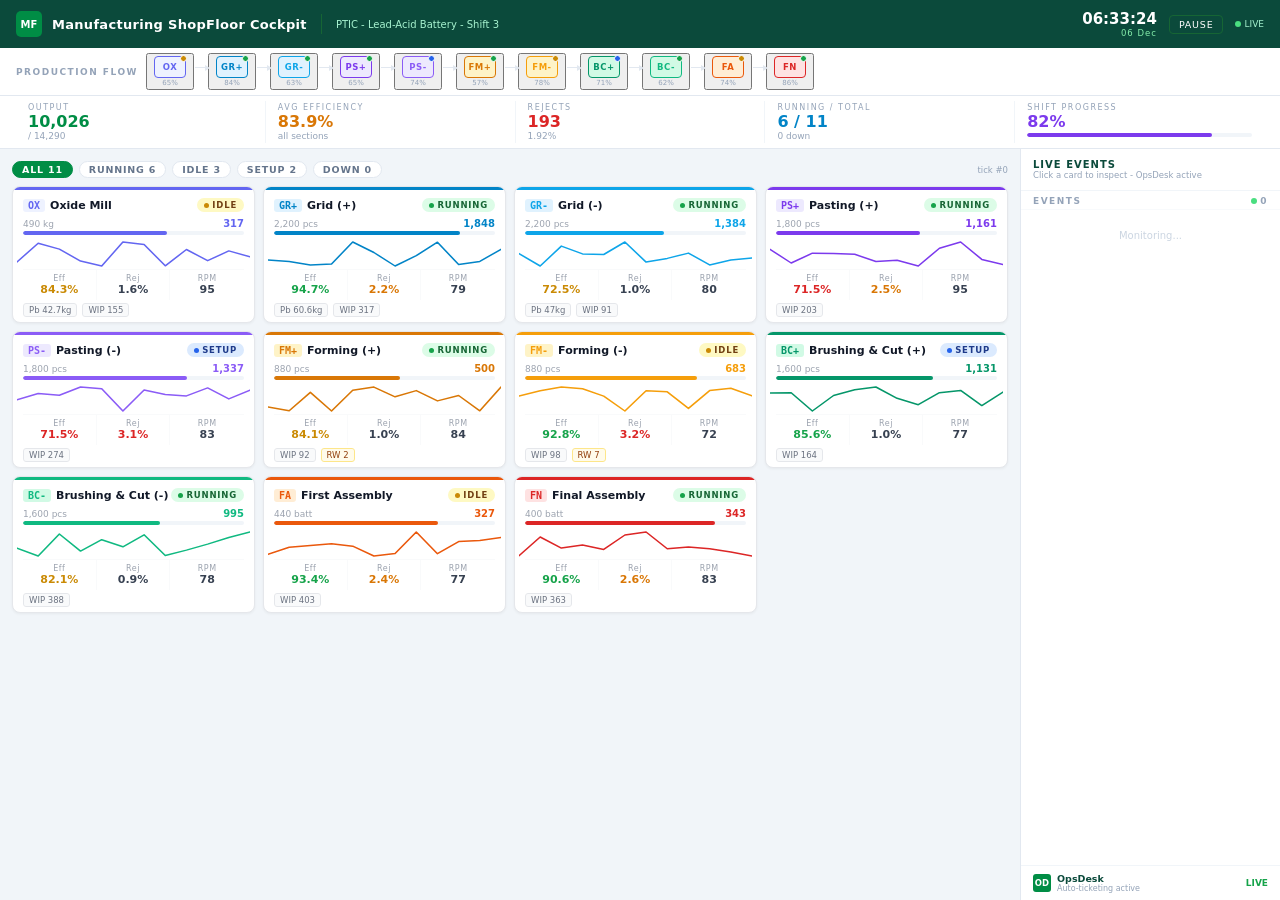
==== commit 1ff44b6a: "add new file" ====
--- a/index.html
+++ b/index.html
@@ -1,260 +1,13 @@
 <!doctype html>
 <html lang="en">
   <head>
-    <meta charset="utf-8" />
-    <meta name="viewport" content="width=device-width, initial-scale=1" />
-    <meta
-      name="description"
-      content="Nay Tun Linn portfolio - developer crafting polished web interfaces and reliable frontend experiences."
-    />
-    <title>Nay Tun Linn | Developer Portfolio</title>
-    <link rel="preconnect" href="https://images.unsplash.com" />
-    <link rel="stylesheet" href="styles.css" />
+    <meta charset="utf-8">
+    <meta name="viewport" content="width=device-width, initial-scale=1">
+    <title>Manufacturing ShopFloor Cockpit</title>
+    <link rel="stylesheet" href="shop-floor-dashboard.css">
   </head>
   <body>
-    <header class="site-header">
-      <div class="container header-inner">
-        <a class="brand" href="#top" aria-label="Nay Tun Linn home">
-          <span class="brand-mark">NT</span>
-          <span>
-            <span class="brand-name">Nay Tun Linn</span>
-            <span class="brand-role">Frontend Developer</span>
-          </span>
-        </a>
-
-        <nav class="nav" aria-label="Primary navigation">
-          <button
-            id="navToggle"
-            class="nav-toggle"
-            type="button"
-            aria-label="Toggle navigation"
-            aria-expanded="false"
-          >
-            <span></span>
-            <span></span>
-            <span></span>
-          </button>
-          <ul class="nav-list" id="navList">
-            <li><a href="#about">About</a></li>
-            <li><a href="#projects">Projects</a></li>
-            <li><a href="#process">Process</a></li>
-            <li><a href="#contact">Contact</a></li>
-          </ul>
-        </nav>
-      </div>
-    </header>
-
-    <main id="top">
-      <section class="hero section">
-        <div class="container hero-grid">
-          <div class="hero-copy reveal">
-            <p class="eyebrow">Available for UI-focused web work</p>
-            <h1>Nay Tun Linn</h1>
-            <p class="hero-lead">
-              I build modern portfolio sites, product pages, and responsive
-              interfaces that feel sharp, fast, and easy to use.
-            </p>
-
-            <div class="hero-actions" aria-label="Portfolio actions">
-              <a class="btn btn-primary" href="#projects">View projects</a>
-              <a class="btn btn-secondary" href="#contact">Start a project</a>
-            </div>
-
-            <dl class="hero-stats" aria-label="Portfolio highlights">
-              <div>
-                <dt>3+</dt>
-                <dd>Featured builds</dd>
-              </div>
-              <div>
-                <dt>100%</dt>
-                <dd>Responsive layout</dd>
-              </div>
-              <div>
-                <dt>Fast</dt>
-                <dd>Static delivery</dd>
-              </div>
-            </dl>
-          </div>
-
-          <div class="hero-visual reveal" aria-label="Portfolio preview">
-            <img
-              src="https://images.unsplash.com/photo-1497366754035-f200968a6e72?auto=format&fit=crop&w=1100&q=80"
-              alt="A clean desk setup with laptop and design workspace"
-            />
-            <div class="visual-panel">
-              <span class="panel-kicker">Current focus</span>
-              <strong>Clean UI, practical UX, maintainable CSS</strong>
-            </div>
-            <div class="floating-note">
-              <span class="note-dot"></span>
-              Polished for desktop and mobile
-            </div>
-          </div>
-        </div>
-      </section>
-
-      <section id="about" class="section section-muted">
-        <div class="container about-grid">
-          <div class="section-heading reveal">
-            <p class="eyebrow">About</p>
-            <h2>Developer with a product-minded eye for interface details.</h2>
-          </div>
-          <div class="about-content reveal">
-            <p>
-              I care about readable structure, clear visual hierarchy, and web
-              pages that feel smooth without becoming heavy. My work sits at the
-              intersection of frontend implementation, layout polish, and user
-              experience.
-            </p>
-            <div class="skill-cloud" aria-label="Skills">
-              <span>HTML</span>
-              <span>CSS</span>
-              <span>JavaScript</span>
-              <span>Responsive UI</span>
-              <span>UX polish</span>
-              <span>Performance</span>
-            </div>
-          </div>
-        </div>
-      </section>
-
-      <section id="projects" class="section">
-        <div class="container">
-          <div class="section-title reveal">
-            <div>
-              <p class="eyebrow">Selected work</p>
-              <h2>Projects shaped for clarity and speed.</h2>
-            </div>
-            <a class="text-link" href="#contact">Discuss a build</a>
-          </div>
-
-          <div class="projects-grid">
-            <article class="project-card reveal">
-              <div class="project-media media-teal">
-                <span>01</span>
-              </div>
-              <div class="project-body">
-                <p class="project-type">Dashboard UI</p>
-                <h3>Task Management Interface</h3>
-                <p>
-                  A compact dashboard layout designed for quick scanning,
-                  focused task flow, and clear state changes.
-                </p>
-                <a class="project-link" href="#contact">Request details</a>
-              </div>
-            </article>
-
-            <article class="project-card reveal">
-              <div class="project-media media-coral">
-                <span>02</span>
-              </div>
-              <div class="project-body">
-                <p class="project-type">Portfolio System</p>
-                <h3>Personal Brand Site</h3>
-                <p>
-                  A lightweight, responsive portfolio with strong typography,
-                  structured sections, and contact conversion points.
-                </p>
-                <a class="project-link" href="#contact">Request details</a>
-              </div>
-            </article>
-
-            <article class="project-card reveal">
-              <div class="project-media media-amber">
-                <span>03</span>
-              </div>
-              <div class="project-body">
-                <p class="project-type">Frontend Polish</p>
-                <h3>Landing Page Refresh</h3>
-                <p>
-                  Refined spacing, responsive grids, modern CSS states, and
-                  cleaner visual rhythm for a static marketing page.
-                </p>
-                <a class="project-link" href="#contact">Request details</a>
-              </div>
-            </article>
-          </div>
-        </div>
-      </section>
-
-      <section id="process" class="section section-muted">
-        <div class="container process-grid">
-          <div class="section-heading reveal">
-            <p class="eyebrow">Process</p>
-            <h2>Simple steps, fewer surprises.</h2>
-          </div>
-
-          <div class="process-list">
-            <article class="process-item reveal">
-              <span>01</span>
-              <h3>Structure</h3>
-              <p>Turn the content into a page flow with clear priorities.</p>
-            </article>
-            <article class="process-item reveal">
-              <span>02</span>
-              <h3>Style</h3>
-              <p>Define spacing, type, color, and reusable UI patterns.</p>
-            </article>
-            <article class="process-item reveal">
-              <span>03</span>
-              <h3>Ship</h3>
-              <p>Test the responsive behavior and keep the final site lean.</p>
-            </article>
-          </div>
-        </div>
-      </section>
-
-      <section id="contact" class="section contact-section">
-        <div class="container contact-grid">
-          <div class="contact-copy reveal">
-            <p class="eyebrow">Contact</p>
-            <h2>Have a page that needs a sharper first impression?</h2>
-            <p>
-              Send a short message and I will help shape it into a clean,
-              useful interface.
-            </p>
-            <a class="contact-mail" href="mailto:naytunlinn@example.com">
-              naytunlinn@example.com
-            </a>
-          </div>
-
-          <form id="contactForm" class="contact-form reveal">
-            <label>
-              <span>Name</span>
-              <input name="name" type="text" placeholder="Your name" required />
-            </label>
-            <label>
-              <span>Email</span>
-              <input
-                name="email"
-                type="email"
-                placeholder="you@example.com"
-                required
-              />
-            </label>
-            <label>
-              <span>Message</span>
-              <textarea
-                name="message"
-                rows="5"
-                placeholder="Tell me about the project"
-                required
-              ></textarea>
-            </label>
-            <button class="btn btn-primary" type="submit">Send message</button>
-            <p id="formStatus" class="form-status" role="status"></p>
-          </form>
-        </div>
-      </section>
-    </main>
-
-    <footer class="site-footer">
-      <div class="container footer-inner">
-        <p>© 2026 Nay Tun Linn. Built with focused HTML, CSS, and JavaScript.</p>
-        <a href="#top">Back to top</a>
-      </div>
-    </footer>
-
-    <script src="script.js" defer></script>
+    <main id="app" class="app" aria-label="Manufacturing ShopFloor Cockpit"></main>
+    <script src="shop-floor-dashboard.js" defer></script>
   </body>
 </html>
--- a/shop-floor-dashboard.css
+++ b/shop-floor-dashboard.css
@@ -0,0 +1,781 @@
+* {
+  box-sizing: border-box;
+}
+
+html,
+body {
+  height: 100%;
+}
+
+body {
+  margin: 0;
+  background: #f1f5f9;
+  color: #111827;
+  font-family: "Segoe UI", system-ui, -apple-system, BlinkMacSystemFont, sans-serif;
+  overflow: hidden;
+}
+
+button {
+  font: inherit;
+}
+
+.app {
+  display: flex;
+  flex-direction: column;
+  height: 100vh;
+  overflow: hidden;
+  background: #f1f5f9;
+}
+
+.topbar {
+  align-items: center;
+  background: #0b4a3b;
+  display: flex;
+  flex-shrink: 0;
+  height: 48px;
+  justify-content: space-between;
+  padding: 0 16px;
+}
+
+.brand,
+.top-actions,
+.flow-inner,
+.status-pill,
+.card-title,
+.section-filter-row,
+.ops-footer,
+.event-count,
+.flow-node,
+.flow-step,
+.metric-row {
+  align-items: center;
+  display: flex;
+}
+
+.brand {
+  gap: 10px;
+  min-width: 0;
+}
+
+.logo,
+.ops-logo {
+  align-items: center;
+  background: #008d45;
+  color: #fff;
+  display: flex;
+  font-weight: 800;
+  justify-content: center;
+}
+
+.logo {
+  border-radius: 5px;
+  font-size: 10px;
+  height: 26px;
+  width: 26px;
+}
+
+.brand-name {
+  color: #fff;
+  font-size: 13px;
+  font-weight: 700;
+  letter-spacing: 0.3px;
+  white-space: nowrap;
+}
+
+.monitor-name {
+  color: #86efac;
+  font-size: 9.5px;
+  letter-spacing: 1.5px;
+}
+
+.divider {
+  background: #166534;
+  height: 20px;
+  margin: 0 4px;
+  width: 1px;
+}
+
+.plant {
+  color: #a7f3d0;
+  font-size: 10px;
+}
+
+.top-actions {
+  gap: 12px;
+}
+
+.clock {
+  text-align: right;
+}
+
+.time {
+  color: #fff;
+  font-size: 15px;
+  font-variant-numeric: tabular-nums;
+  font-weight: 700;
+}
+
+.date {
+  color: #86efac;
+  font-size: 8.5px;
+  letter-spacing: 1px;
+}
+
+.pause-btn {
+  background: transparent;
+  border: 1px solid #166534;
+  border-radius: 4px;
+  color: #fff;
+  cursor: pointer;
+  font-size: 9.5px;
+  letter-spacing: 0.8px;
+  padding: 3px 9px;
+}
+
+.live-state {
+  align-items: center;
+  color: #a7f3d0;
+  display: flex;
+  font-size: 9px;
+  gap: 3px;
+}
+
+.dot {
+  border-radius: 50%;
+  display: inline-block;
+  height: 6px;
+  width: 6px;
+}
+
+.dot.live {
+  background: #4ade80;
+}
+
+.dot.paused {
+  background: #fcd34d;
+}
+
+.pulse {
+  animation: pulse 1.5s infinite;
+}
+
+.flow-strip {
+  background: #fff;
+  border-bottom: 1px solid #e2e8f0;
+  flex-shrink: 0;
+  overflow-x: auto;
+  padding: 5px 16px;
+}
+
+.flow-inner {
+  gap: 0;
+  min-width: max-content;
+}
+
+.flow-label {
+  color: #94a3b8;
+  flex-shrink: 0;
+  font-size: 9px;
+  font-weight: 700;
+  letter-spacing: 1.5px;
+  margin-right: 8px;
+  white-space: nowrap;
+}
+
+.flow-node {
+  flex-direction: column;
+  gap: 1px;
+}
+
+.flow-box {
+  align-items: center;
+  border: 1.5px solid var(--section-color);
+  border-radius: 4px;
+  cursor: pointer;
+  display: flex;
+  height: 22px;
+  justify-content: center;
+  position: relative;
+  transition: background 0.2s;
+  width: 32px;
+}
+
+.flow-box span {
+  color: var(--section-color);
+  font-size: 8.5px;
+  font-weight: 800;
+  letter-spacing: 0.5px;
+}
+
+.flow-box.selected span {
+  color: #fff;
+}
+
+.flow-status-dot {
+  border: 1.5px solid #fff;
+  border-radius: 50%;
+  height: 7px;
+  position: absolute;
+  right: -2px;
+  top: -2px;
+  width: 7px;
+}
+
+.flow-percent {
+  color: #94a3b8;
+  font-size: 7px;
+  font-variant-numeric: tabular-nums;
+}
+
+.flow-arrow {
+  background: #e2e8f0;
+  height: 1px;
+  margin: 0 1px 8px;
+  position: relative;
+  width: 12px;
+}
+
+.flow-arrow::after {
+  border-bottom: 3px solid transparent;
+  border-left: 5px solid #e2e8f0;
+  border-top: 3px solid transparent;
+  content: "";
+  position: absolute;
+  right: -3px;
+  top: -2.5px;
+}
+
+.kpi-bar {
+  background: #fff;
+  border-bottom: 1px solid #e2e8f0;
+  display: flex;
+  flex-shrink: 0;
+  padding: 5px 16px;
+}
+
+.kpi {
+  border-right: 1px solid #f1f5f9;
+  flex: 1;
+  min-width: 0;
+  padding: 2px 12px;
+}
+
+.kpi:last-child {
+  border-right: 0;
+}
+
+.kpi-label {
+  color: #94a3b8;
+  font-size: 8px;
+  letter-spacing: 1.5px;
+  text-transform: uppercase;
+}
+
+.kpi-value {
+  color: var(--accent);
+  font-size: 16px;
+  font-variant-numeric: tabular-nums;
+  font-weight: 800;
+}
+
+.kpi-sub {
+  color: #94a3b8;
+  font-size: 9px;
+}
+
+.bar {
+  background: #f1f5f9;
+  border-radius: 99px;
+  height: 4px;
+  margin-top: 2px;
+  overflow: hidden;
+}
+
+.bar-fill {
+  background: var(--accent);
+  border-radius: inherit;
+  height: 100%;
+  transition: width 0.6s;
+}
+
+.main-area {
+  display: flex;
+  flex: 1;
+  overflow: hidden;
+}
+
+.grid-area {
+  flex: 1;
+  overflow-y: auto;
+  padding: 12px;
+}
+
+.section-filter-row {
+  gap: 6px;
+  margin-bottom: 8px;
+}
+
+.filter-btn {
+  background: #fff;
+  border: 1.5px solid #e2e8f0;
+  border-radius: 20px;
+  color: #64748b;
+  cursor: pointer;
+  font-size: 9.5px;
+  font-weight: 600;
+  letter-spacing: 0.8px;
+  padding: 2px 9px;
+}
+
+.filter-btn.active {
+  background: var(--filter-color);
+  border-color: var(--filter-color);
+  color: #fff;
+}
+
+.tick {
+  color: #94a3b8;
+  font-size: 8.5px;
+  font-variant-numeric: tabular-nums;
+  margin-left: auto;
+}
+
+.section-grid {
+  display: grid;
+  gap: 8px;
+  grid-template-columns: repeat(auto-fill, minmax(200px, 1fr));
+}
+
+.section-card {
+  background: #fff;
+  border: 1.5px solid #e5e7eb;
+  border-radius: 8px;
+  box-shadow: 0 1px 3px rgba(0, 0, 0, 0.05);
+  cursor: pointer;
+  overflow: hidden;
+  transition: box-shadow 0.2s, border-color 0.2s;
+}
+
+.section-card.selected {
+  border-color: #008d45;
+  box-shadow: 0 0 0 2px rgba(0, 141, 69, 0.14);
+}
+
+.card-stripe {
+  background: var(--section-color);
+  height: 3px;
+}
+
+.card-head {
+  align-items: center;
+  display: flex;
+  justify-content: space-between;
+  padding: 8px 10px 4px;
+}
+
+.card-title {
+  gap: 5px;
+  min-width: 0;
+}
+
+.code-badge {
+  background: var(--section-bg);
+  border-radius: 3px;
+  color: var(--section-color);
+  flex-shrink: 0;
+  font-family: ui-monospace, SFMono-Regular, Menlo, Consolas, monospace;
+  font-size: 10px;
+  font-weight: 700;
+  padding: 1px 5px;
+}
+
+.section-name {
+  color: #111827;
+  font-size: 11px;
+  font-weight: 700;
+  overflow: hidden;
+  text-overflow: ellipsis;
+  white-space: nowrap;
+}
+
+.status-pill {
+  background: var(--status-bg);
+  border-radius: 20px;
+  flex-shrink: 0;
+  gap: 3px;
+  padding: 2px 7px;
+}
+
+.status-pill .small-dot {
+  background: var(--status-dot);
+  border-radius: 50%;
+  height: 5px;
+  width: 5px;
+}
+
+.status-text {
+  color: var(--status-text);
+  font-size: 8.5px;
+  font-weight: 700;
+  letter-spacing: 0.8px;
+}
+
+.production {
+  padding: 2px 10px 4px;
+}
+
+.metric-row {
+  justify-content: space-between;
+  margin-bottom: 2px;
+}
+
+.planned {
+  color: #9ca3af;
+  font-size: 9px;
+}
+
+.actual {
+  color: var(--section-color);
+  font-size: 10px;
+  font-weight: 700;
+}
+
+.sparkline-wrap {
+  height: 30px;
+  padding: 0 4px;
+}
+
+.sparkline-wrap.large {
+  height: 50px;
+  margin-top: 6px;
+  padding: 0;
+}
+
+.sparkline {
+  display: block;
+  height: 100%;
+  width: 100%;
+}
+
+.card-metrics {
+  border-top: 1px solid #f9fafb;
+  display: grid;
+  grid-template-columns: 1fr 1fr 1fr;
+  margin: 0 10px;
+}
+
+.card-metric {
+  border-right: 1px solid #f9fafb;
+  padding: 4px 2px;
+  text-align: center;
+}
+
+.card-metric:last-child {
+  border-right: 0;
+}
+
+.card-metric-label {
+  color: #9ca3af;
+  font-size: 8px;
+  letter-spacing: 0.5px;
+}
+
+.card-metric-value {
+  color: var(--metric-color);
+  font-size: 11px;
+  font-weight: 700;
+}
+
+.tag-row {
+  display: flex;
+  flex-wrap: wrap;
+  gap: 5px;
+  padding: 3px 10px 5px;
+}
+
+.tag {
+  background: #f9fafb;
+  border: 1px solid #e5e7eb;
+  border-radius: 3px;
+  color: #6b7280;
+  font-size: 8.5px;
+  padding: 1px 5px;
+}
+
+.tag.warn {
+  background: #fffbeb;
+  border-color: #fde68a;
+  color: #92400e;
+}
+
+.tag.danger {
+  background: #fef2f2;
+  border-color: #fecaca;
+  color: #7f1d1d;
+}
+
+.alert {
+  background: var(--alert-bg);
+  border: 1px solid var(--alert-border);
+  border-radius: 5px;
+  color: var(--alert-text);
+  font-size: 8.5px;
+  margin: 0 6px 6px;
+  padding: 3px 7px;
+}
+
+.right-panel {
+  background: #fff;
+  border-left: 1px solid #e2e8f0;
+  display: flex;
+  flex-direction: column;
+  flex-shrink: 0;
+  overflow: hidden;
+  width: 260px;
+}
+
+.panel-header,
+.detail-panel {
+  border-bottom: 1px solid #f1f5f9;
+  flex-shrink: 0;
+  padding: 10px 12px;
+}
+
+.panel-title {
+  color: #0b4a3b;
+  font-size: 10px;
+  font-weight: 700;
+  letter-spacing: 1px;
+}
+
+.panel-subtitle {
+  color: #94a3b8;
+  font-size: 8.5px;
+}
+
+.detail-head {
+  align-items: center;
+  display: flex;
+  justify-content: space-between;
+  margin-bottom: 6px;
+}
+
+.detail-title {
+  color: var(--section-color);
+  font-size: 12px;
+  font-weight: 700;
+}
+
+.close-btn {
+  background: none;
+  border: 0;
+  color: #9ca3af;
+  cursor: pointer;
+  font-size: 12px;
+}
+
+.detail-grid {
+  display: grid;
+  gap: 5px;
+  grid-template-columns: 1fr 1fr;
+}
+
+.detail-item {
+  background: #f9fafb;
+  border-radius: 6px;
+  padding: 5px 8px;
+}
+
+.detail-label {
+  color: #9ca3af;
+  font-size: 8px;
+}
+
+.detail-value {
+  color: #111827;
+  font-size: 11px;
+  font-weight: 700;
+}
+
+.events-head {
+  align-items: center;
+  border-bottom: 1px solid #f8fafc;
+  color: #94a3b8;
+  display: flex;
+  font-size: 9px;
+  font-weight: 700;
+  justify-content: space-between;
+  letter-spacing: 1.5px;
+  padding: 5px 12px 3px;
+}
+
+.event-count {
+  gap: 3px;
+}
+
+.events-list {
+  flex: 1;
+  overflow-y: auto;
+}
+
+.empty-events {
+  color: #cbd5e1;
+  font-size: 10px;
+  padding: 20px;
+  text-align: center;
+}
+
+.event {
+  animation: slideIn 0.25s ease;
+  border-bottom: 1px solid #f8fafc;
+  border-left: 3px solid var(--event-color);
+  padding: 6px 12px;
+}
+
+.event-top {
+  display: flex;
+  justify-content: space-between;
+  margin-bottom: 1px;
+}
+
+.event-code {
+  color: var(--section-color);
+  font-family: ui-monospace, SFMono-Regular, Menlo, Consolas, monospace;
+  font-size: 9px;
+  font-weight: 700;
+}
+
+.event-time {
+  color: #9ca3af;
+  font-size: 8.5px;
+  font-variant-numeric: tabular-nums;
+}
+
+.event-msg {
+  color: #374151;
+  font-size: 9.5px;
+  line-height: 1.3;
+}
+
+.ops-footer {
+  border-top: 1px solid #f1f5f9;
+  flex-shrink: 0;
+  gap: 6px;
+  padding: 7px 12px;
+}
+
+.ops-logo {
+  border-radius: 3px;
+  font-size: 8.5px;
+  height: 18px;
+  width: 18px;
+}
+
+.ops-title {
+  color: #0b4a3b;
+  font-size: 9.5px;
+  font-weight: 700;
+}
+
+.ops-sub {
+  color: #94a3b8;
+  font-size: 8px;
+}
+
+.ops-live {
+  color: #16a34a;
+  font-size: 9px;
+  font-weight: 700;
+  margin-left: auto;
+}
+
+::-webkit-scrollbar {
+  height: 4px;
+  width: 4px;
+}
+
+::-webkit-scrollbar-thumb {
+  background: #cbd5e1;
+  border-radius: 99px;
+}
+
+@keyframes pulse {
+  0%,
+  100% {
+    opacity: 1;
+  }
+
+  50% {
+    opacity: 0.35;
+  }
+}
+
+@keyframes slideIn {
+  from {
+    opacity: 0;
+    transform: translateX(8px);
+  }
+
+  to {
+    opacity: 1;
+    transform: none;
+  }
+}
+
+@media (max-width: 760px) {
+  body {
+    overflow: auto;
+  }
+
+  .app {
+    height: auto;
+    min-height: 100vh;
+    overflow: visible;
+  }
+
+  .topbar {
+    align-items: flex-start;
+    gap: 8px;
+    height: auto;
+    padding: 10px 12px;
+  }
+
+  .brand {
+    flex-wrap: wrap;
+  }
+
+  .divider,
+  .monitor-name {
+    display: none;
+  }
+
+  .top-actions {
+    gap: 8px;
+  }
+
+  .kpi-bar {
+    display: grid;
+    grid-template-columns: repeat(2, minmax(0, 1fr));
+    padding: 8px 12px;
+  }
+
+  .kpi {
+    border-bottom: 1px solid #f1f5f9;
+  }
+
+  .main-area {
+    display: block;
+    overflow: visible;
+  }
+
+  .grid-area {
+    overflow: visible;
+  }
+
+  .right-panel {
+    border-left: 0;
+    border-top: 1px solid #e2e8f0;
+    min-height: 340px;
+    width: 100%;
+  }
+}
